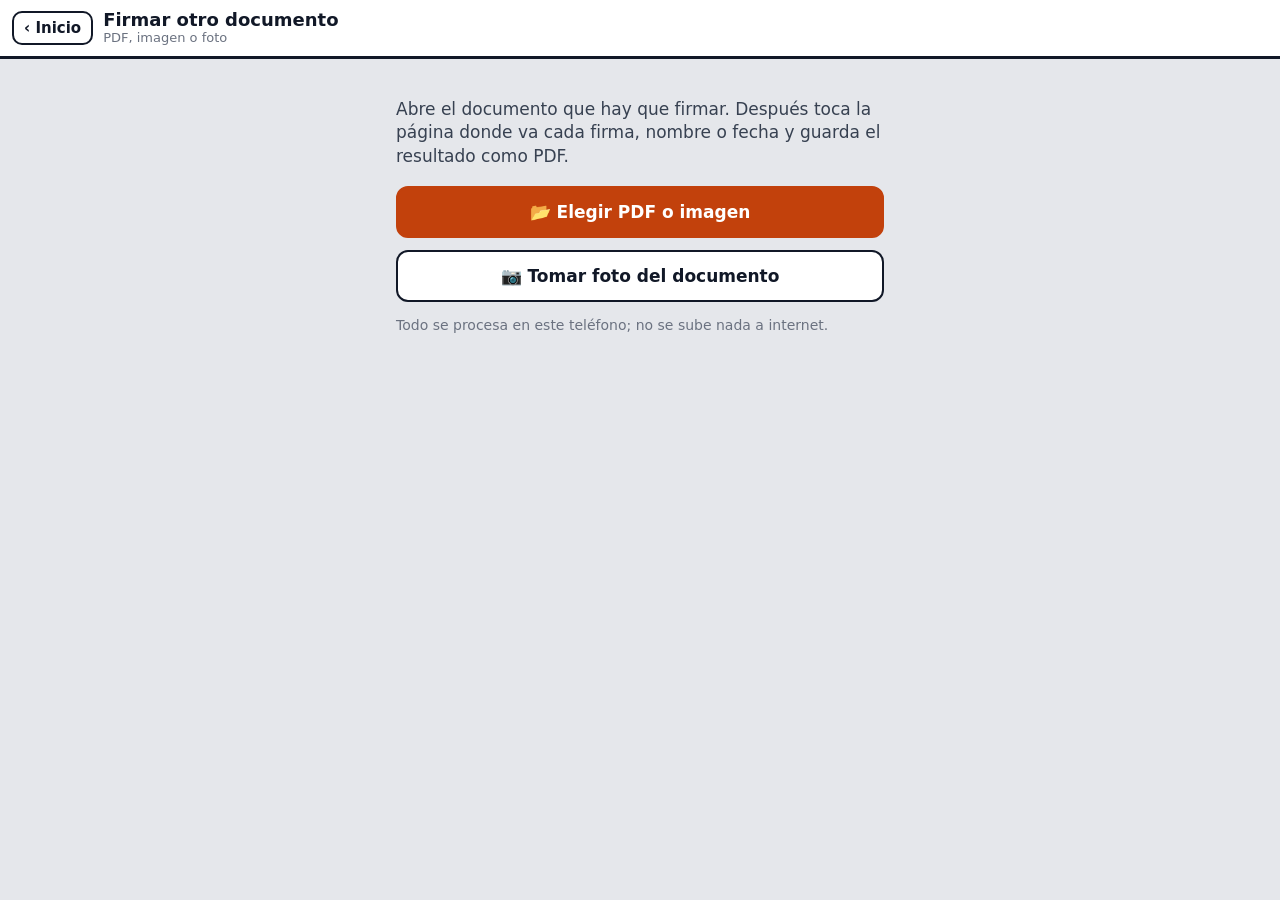
==== documento.html @ 1e7c611a "Hoja de firmas PWA" ====
<!DOCTYPE html>
<html lang="es">
<head>
<meta charset="utf-8">
<meta name="viewport" content="width=device-width, initial-scale=1, viewport-fit=cover">
<meta name="theme-color" content="#1f2937">
<title>Firmar documento – Drywall Enterprise</title>
<link rel="manifest" href="manifest.webmanifest">
<link rel="icon" type="image/png" sizes="192x192" href="icons/icon-192.png">
<link rel="apple-touch-icon" href="icons/apple-touch-icon.png">
<meta name="mobile-web-app-capable" content="yes">
<style>
:root{--ink:#111827;--muted:#6b7280;--line:#d1d5db;--bg:#e5e7eb;--acc:#c2410c;--acc2:#9a3412;--sel:#2563eb}
*{box-sizing:border-box}
button,label,input,a{touch-action:manipulation}
html,body{margin:0;background:var(--bg);color:var(--ink);font-family:system-ui,-apple-system,"Segoe UI",Roboto,Arial,sans-serif;font-size:17px;-webkit-text-size-adjust:100%}
body{padding-bottom:calc(150px + env(safe-area-inset-bottom))}
header{position:sticky;top:0;z-index:20;background:#fff;border-bottom:3px solid var(--ink);padding:10px 12px;display:flex;align-items:center;gap:10px}
header a{font-weight:700;font-size:15px;color:var(--ink);text-decoration:none;border:2px solid var(--ink);border-radius:10px;padding:6px 10px;flex:none}
header h1{font-size:18px;margin:0;line-height:1.15;overflow:hidden;text-overflow:ellipsis;white-space:nowrap}
header h1 small{display:block;font-size:13px;color:var(--muted);font-weight:500;overflow:hidden;text-overflow:ellipsis}
.btn{display:flex;align-items:center;justify-content:center;gap:6px;width:100%;font:inherit;font-weight:700;font-size:17px;padding:13px 12px;border-radius:12px;border:2px solid var(--ink);background:#fff;color:var(--ink);min-height:52px;cursor:pointer;text-align:center}
.btn.pri{background:var(--acc);border-color:var(--acc);color:#fff}
.btn.pri:active{background:var(--acc2)}
.btn.dark{background:var(--ink);color:#fff}
.btn.ghost{border-color:#9ca3af;color:#374151}
.btn:disabled{opacity:.5}
input[type=file]{position:absolute;width:1px;height:1px;opacity:0;pointer-events:none}
#start{max-width:520px;margin:0 auto;padding:22px 16px}
#start p{color:#374151;line-height:1.4}
#start .btn{margin:12px 0}
#start .note{font-size:14px;color:var(--muted)}
#tools{position:sticky;top:62px;z-index:15;background:#f9fafb;border-bottom:1px solid var(--line);padding:8px 10px;display:none;gap:6px;overflow-x:auto}
#tools.on{display:flex}
.tool{flex:1 0 auto;font:inherit;font-weight:700;font-size:15px;padding:9px 10px;border-radius:10px;border:2px solid #9ca3af;background:#fff;color:#374151;min-height:44px;white-space:nowrap}
.tool.on{border-color:var(--acc);background:#fff7ed;color:var(--acc2)}
#hint{display:none;text-align:center;font-size:14.5px;color:#374151;padding:8px 12px 0}
#pages{padding:10px 8px;max-width:900px;margin:0 auto}
.pwrap{margin:0 auto 14px}
.plabel{font-size:13px;color:var(--muted);margin:0 0 4px 2px;display:flex;justify-content:space-between}
.plabel button{font:inherit;font-size:13px;border:0;background:none;color:#b91c1c;padding:0 2px}
.page{position:relative;background:#fff;box-shadow:0 1px 4px rgba(0,0,0,.25);overflow:hidden;user-select:none;-webkit-user-select:none}
.page canvas{display:block;width:100%;height:auto}
.page .ph{position:absolute;inset:0;display:flex;align-items:center;justify-content:center;color:#9ca3af;font-size:14px}
.ov{position:absolute;touch-action:none;cursor:move}
.ov img{display:block;width:100%;height:auto;pointer-events:none}
.ov.sel{outline:2px dashed var(--sel);outline-offset:2px;background:rgba(37,99,235,.06)}
.ov .h{display:none;position:absolute;width:34px;height:34px;border-radius:50%;background:var(--sel);color:#fff;font-size:18px;font-weight:700;align-items:center;justify-content:center;line-height:1;box-shadow:0 1px 3px rgba(0,0,0,.35);touch-action:none}
.ov.sel .h{display:flex}
.ov .h.del{top:-20px;right:-20px;background:#b91c1c}
.ov .h.rsz{bottom:-20px;right:-20px;cursor:nwse-resize}
.ov .h.edt{top:-20px;left:-20px;background:#374151}
.bar{position:fixed;left:0;right:0;bottom:0;z-index:30;background:#fff;border-top:1px solid var(--line);padding:10px 12px calc(10px + env(safe-area-inset-bottom));box-shadow:0 -4px 14px rgba(0,0,0,.08);display:none}
.bar.on{display:block}
.bar .row{display:grid;grid-template-columns:1fr 1fr;gap:8px;max-width:640px;margin:0 auto}
.bar .row+.row{margin-top:8px}
.modal{position:fixed;inset:0;background:rgba(17,24,39,.6);z-index:60;display:none;align-items:flex-end;justify-content:center}
.modal.open{display:flex}
.sheet{background:#fff;width:100%;max-width:640px;border-radius:16px 16px 0 0;padding:14px 14px calc(14px + env(safe-area-inset-bottom))}
.sheet h3{margin:0 0 8px;font-size:18px}
.sheet .row{display:grid;grid-template-columns:1fr 1fr;gap:8px;margin-top:10px}
.sheet .row3{display:grid;grid-template-columns:1fr 1fr 1fr;gap:8px;margin-top:10px}
#padBox{position:relative;border:2px dashed #9ca3af;border-radius:12px;background:#fff;height:min(46vh,260px)}
#pad{position:absolute;inset:0;width:100%;height:100%;touch-action:none;border-radius:12px}
#padBox .line{position:absolute;left:16px;right:16px;bottom:26%;border-bottom:1.5px solid #d1d5db;pointer-events:none}
#padBox .x{position:absolute;left:14px;bottom:26%;font-size:20px;color:#9ca3af;pointer-events:none}
.inks{display:flex;gap:10px;align-items:center;margin-top:8px;font-size:14px;color:#374151}
.ink{width:30px;height:30px;border-radius:50%;border:3px solid #fff;outline:2px solid #d1d5db}
.ink.on{outline:3px solid var(--acc)}
#txtIn{width:100%;font:inherit;font-size:19px;padding:12px;border:2px solid #9ca3af;border-radius:10px}
.chips{display:flex;flex-wrap:wrap;gap:6px;margin-top:8px}
.chip{font:inherit;font-size:14px;border:1.5px solid #9ca3af;background:#f9fafb;border-radius:999px;padding:6px 12px}
.busy{position:fixed;inset:0;background:rgba(255,255,255,.8);display:none;align-items:center;justify-content:center;z-index:80;font-weight:700;font-size:19px;text-align:center;padding:20px}
.busy.open{display:flex}
.toast{position:fixed;left:50%;bottom:170px;transform:translateX(-50%);background:var(--ink);color:#fff;padding:10px 16px;border-radius:10px;font-size:15px;z-index:90;opacity:0;transition:opacity .25s;pointer-events:none;max-width:90%;text-align:center}
.toast.show{opacity:1}
</style>
</head>
<body>
<header>
  <a href="./">‹ Inicio</a>
  <h1 id="ttl">Firmar otro documento<small id="sub">PDF, imagen o foto</small></h1>
</header>

<input type="file" id="fileIn" accept="application/pdf,image/*">
<input type="file" id="camIn" accept="image/*" capture="environment">
<input type="file" id="addImgIn" accept="image/*" multiple>
<input type="file" id="addCamIn" accept="image/*" capture="environment">

<section id="start">
  <p>Abre el documento que hay que firmar. Después toca la página donde va cada firma, nombre o fecha y guarda el resultado como PDF.</p>
  <label class="btn pri" for="fileIn">📂 Elegir PDF o imagen</label>
  <label class="btn" for="camIn">📷 Tomar foto del documento</label>
  <p class="note">Todo se procesa en este teléfono; no se sube nada a internet.</p>
</section>

<div id="tools">
  <button class="tool on" data-t="sig">✍️ Firma</button>
  <button class="tool" data-t="text">🔤 Texto</button>
  <button class="tool" data-t="date">📅 Fecha</button>
  <button class="tool" data-t="move">✋ Mover</button>
</div>
<div id="hint"></div>
<div id="pages"></div>

<div class="bar" id="bar">
  <div class="row">
    <button class="btn pri" id="saveBtn">📄 Guardar PDF</button>
    <button class="btn dark" id="shareBtn">📤 Compartir / Enviar</button>
  </div>
  <div class="row">
    <button class="btn ghost" id="addPgBtn">➕ Añadir página</button>
    <button class="btn ghost" id="newBtn">🗂️ Otro documento</button>
  </div>
</div>

<div class="modal" id="sigModal">
  <div class="sheet">
    <h3>Firma con el dedo</h3>
    <div id="padBox"><span class="x">✕</span><div class="line"></div><canvas id="pad"></canvas></div>
    <div class="inks">Color:
      <button class="ink on" data-c="#111827" style="background:#111827" aria-label="Negro"></button>
      <button class="ink" data-c="#1d3fa8" style="background:#1d3fa8" aria-label="Azul"></button>
    </div>
    <div class="row3">
      <button class="btn ghost" id="sigCancel">Cancelar</button>
      <button class="btn ghost" id="sigClear">Borrar</button>
      <button class="btn pri" id="sigOk">Colocar</button>
    </div>
    <button class="btn ghost" id="sigLast" style="margin-top:8px;display:none">↩️ Usar mi última firma</button>
  </div>
</div>

<div class="modal" id="txtModal">
  <div class="sheet">
    <h3 id="txtTitle">Texto</h3>
    <input id="txtIn" type="text" autocomplete="name" placeholder="Nombre, fecha, iniciales…">
    <div class="chips" id="chips"></div>
    <div class="row">
      <button class="btn ghost" id="txtCancel">Cancelar</button>
      <button class="btn pri" id="txtOk">Colocar</button>
    </div>
  </div>
</div>

<div class="modal" id="addModal">
  <div class="sheet">
    <h3>Añadir página</h3>
    <div class="row">
      <label class="btn" for="addImgIn">🖼️ Imagen</label>
      <label class="btn" for="addCamIn">📷 Foto</label>
    </div>
    <button class="btn ghost" id="addCancel" style="margin-top:8px">Cancelar</button>
  </div>
</div>

<div class="busy" id="busy">Procesando…</div>
<div class="toast" id="toast"></div>

<script src="lib/pdf-lib.min.js"></script>
<script src="share.js"></script>
<script>
(function(){
'use strict';
var $=function(id){return document.getElementById(id);};
var LS_SIG='dwe_doc_lastsig', LS_NAMES='dwe_doc_names';
var pdfjsP=null;
function pdfjs(){
  if(!pdfjsP)pdfjsP=import('./lib/pdfjs/pdf.min.mjs').then(function(m){
    m.GlobalWorkerOptions.workerSrc=new URL('./lib/pdfjs/pdf.worker.min.mjs',location.href).href;return m;});
  return pdfjsP;
}
var PDFJS_OPTS={cMapUrl:'./lib/pdfjs/cmaps/',cMapPacked:true,standardFontDataUrl:'./lib/pdfjs/standard_fonts/',wasmUrl:'./lib/pdfjs/wasm/',isEvalSupported:false,enableScripting:false};

/* doc = {name, kind:'pdf'|'img', bytes:Uint8Array (pdf), pdf:(pdfjs doc), pages:[{wPt,hPt,jpeg?,el,ovs:[]}]} */
var doc=null, tool='sig', sel=null, pending=null, seq=0, dirty=false;

function toast(m){var t=$('toast');t.textContent=m;t.classList.add('show');clearTimeout(t._t);t._t=setTimeout(function(){t.classList.remove('show');},2800);}
function busy(on,msg){$('busy').textContent=msg||'Procesando…';$('busy').classList.toggle('open',!!on);}
function readBytes(f){return f.arrayBuffer?f.arrayBuffer().then(function(b){return new Uint8Array(b);}):new Promise(function(res,rej){var r=new FileReader();r.onload=function(){res(new Uint8Array(r.result));};r.onerror=rej;r.readAsArrayBuffer(f);});}
function canvasToBytes(cv,type,q){return new Promise(function(res){cv.toBlob(function(b){b.arrayBuffer().then(function(a){res(new Uint8Array(a));});},type,q);});}
function todayStr(){var d=new Date();return String(d.getMonth()+1).padStart(2,'0')+'/'+String(d.getDate()).padStart(2,'0')+'/'+d.getFullYear();}
function isPdf(f,b){return /pdf/i.test(f.type)||/\.pdf$/i.test(f.name)||(b&&b[0]===37&&b[1]===80&&b[2]===68&&b[3]===70);}

/* ---------- loading ---------- */
function resetDoc(){doc=null;sel=null;dirty=false;$('pages').innerHTML='';}
function openFile(f){
  if(!f)return;
  if(doc&&dirty&&!confirm('¿Descartar el documento actual y sus firmas?'))return;
  busy(true,'Abriendo documento…');
  readBytes(f).then(function(b){
    resetDoc();
    var base=(f.name||'documento').replace(/\.[^.]+$/,'')||'documento';
    if(isPdf(f,b))return loadPdf(b,base);
    doc={name:base,kind:'img',pages:[]};
    return addImagePage(f);
  }).then(function(){busy(false);showDoc();})
  .catch(function(e){busy(false);console.error(e);
    var msg=(e&&e.name==='PasswordException')?'Este PDF está protegido con contraseña y no se puede abrir.':'No se pudo abrir el archivo: '+(e&&e.message||e);
    toast(msg);if(!doc||!doc.pages.length){resetDoc();showStart();}});
}
function loadPdf(b,base){
  doc={name:base,kind:'pdf',bytes:b.slice(0),pages:[]};
  return pdfjs().then(function(lib){
    var o=Object.assign({data:b},PDFJS_OPTS);
    return lib.getDocument(o).promise;
  }).then(function(pdf){
    doc.pdf=pdf;var chain=Promise.resolve();
    for(var n=1;n<=pdf.numPages;n++)(function(n){chain=chain.then(function(){return pdf.getPage(n).then(function(pg){
      var vp=pg.getViewport({scale:1});var p={n:n,wPt:vp.width,hPt:vp.height,pg:pg,ovs:[]};doc.pages.push(p);buildPage(p);
    });});})(n);
    return chain;
  }).then(function(){return renderAllPdf();});
}
function renderAllPdf(){
  var chain=Promise.resolve();
  doc.pages.forEach(function(p){chain=chain.then(function(){return renderPdfPage(p);});});
  return chain;
}
function renderPdfPage(p){
  var cssW=p.el.clientWidth||Math.min(window.innerWidth-16,900);
  var dpr=Math.min(window.devicePixelRatio||1,2.5);
  var scale=Math.min(cssW*dpr/p.wPt,2200/p.wPt);
  var vp=p.pg.getViewport({scale:scale});
  var cv=p.cv;cv.width=Math.floor(vp.width);cv.height=Math.floor(vp.height);
  var ctx=cv.getContext('2d');ctx.fillStyle='#fff';ctx.fillRect(0,0,cv.width,cv.height);
  return p.pg.render({canvasContext:ctx,canvas:cv,viewport:vp}).promise.then(function(){var ph=p.el.querySelector('.ph');if(ph)ph.remove();});
}
function loadImg(f){return new Promise(function(res,rej){var u=URL.createObjectURL(f),im=new Image();im.onload=function(){res(im);};im.onerror=function(){URL.revokeObjectURL(u);rej(new Error('formato de imagen no compatible'));};im.src=u;});}
function addImagePage(f){
  return loadImg(f).then(function(im){
    var w=im.naturalWidth,h=im.naturalHeight,k=Math.min(1,2200/Math.max(w,h));
    var cv=document.createElement('canvas');cv.width=Math.round(w*k);cv.height=Math.round(h*k);
    var ctx=cv.getContext('2d');ctx.fillStyle='#fff';ctx.fillRect(0,0,cv.width,cv.height);ctx.drawImage(im,0,0,cv.width,cv.height);
    URL.revokeObjectURL(im.src);
    return canvasToBytes(cv,'image/jpeg',0.88).then(function(jpg){
      var wPt=612,hPt=612*cv.height/cv.width;
      var p={n:doc.pages.length+1,wPt:wPt,hPt:hPt,jpeg:jpg,ovs:[]};doc.pages.push(p);buildPage(p);
      p.cv.width=cv.width;p.cv.height=cv.height;p.cv.getContext('2d').drawImage(cv,0,0);
      var ph=p.el.querySelector('.ph');if(ph)ph.remove();
    });
  });
}
function buildPage(p){
  var w=document.createElement('div');w.className='pwrap';
  var lab=document.createElement('div');lab.className='plabel';w.appendChild(lab);
  var el=document.createElement('div');el.className='page';el.style.aspectRatio=p.wPt+' / '+p.hPt;
  var cv=document.createElement('canvas');el.appendChild(cv);
  var ph=document.createElement('div');ph.className='ph';ph.textContent='Cargando página…';el.appendChild(ph);
  w.appendChild(el);$('pages').appendChild(w);
  p.el=el;p.cv=cv;p.wrap=w;p.lab=lab;
  el.addEventListener('click',function(e){onPageTap(p,e);});
  relabel();
}
function relabel(){
  if(!doc)return;var tot=doc.pages.length;
  doc.pages.forEach(function(p,i){p.lab.innerHTML='<span>Página '+(i+1)+' de '+tot+'</span>'+(doc.kind==='img'&&tot>1?'<button data-rm="'+i+'">Quitar página</button>':'');});
}
$('pages').addEventListener('click',function(e){
  var b=e.target.closest('[data-rm]');if(!b)return;e.stopPropagation();
  var i=+b.getAttribute('data-rm');if(!confirm('¿Quitar la página '+(i+1)+'?'))return;
  var p=doc.pages.splice(i,1)[0];p.wrap.remove();relabel();dirty=true;
});

function showStart(){$('start').style.display='block';$('tools').classList.remove('on');$('bar').classList.remove('on');$('hint').style.display='none';$('sub').textContent='PDF, imagen o foto';}
function showDoc(){
  if(!doc||!doc.pages.length){showStart();return;}
  $('start').style.display='none';$('tools').classList.add('on');$('bar').classList.add('on');
  $('sub').textContent=doc.name+' · '+doc.pages.length+' pág.';
  $('addPgBtn').style.display=doc.kind==='img'?'':'none';
  $('bar').querySelector('.row+.row').style.gridTemplateColumns=doc.kind==='img'?'1fr 1fr':'1fr';
  setTool(tool);
}

/* ---------- tools ---------- */
var HINTS={sig:'Toca la página donde va la firma.',text:'Toca la página donde va el texto (nombre, iniciales…).',date:'Toca la página donde va la fecha de hoy.',move:'Toca una firma o texto para moverlo, cambiar su tamaño o borrarlo.'};
function setTool(t){tool=t;if(t!=='move')select(null);[].forEach.call(document.querySelectorAll('.tool'),function(b){b.classList.toggle('on',b.getAttribute('data-t')===t);});var h=$('hint');h.textContent=HINTS[t];h.style.display='block';}
$('tools').addEventListener('click',function(e){var b=e.target.closest('.tool');if(b)setTool(b.getAttribute('data-t'));});

function onPageTap(p,e){
  if(e.target.closest('.ov'))return;
  if(sel){select(null);return;}
  if(tool==='move'){toast('Elige ✍️ Firma, 🔤 Texto o 📅 Fecha y toca la página.');return;}
  var r=p.el.getBoundingClientRect();
  pending={p:p,fx:(e.clientX-r.left)/r.width,fy:(e.clientY-r.top)/r.height};
  if(tool==='sig')openSig();
  else if(tool==='date')placeText(todayStr());
  else openTxt();
}

/* overlays: {id,src(dataURL),aspect(hPx/wPx),x,y (frac of page),w (frac of page width),kind,text?} */
function addOverlay(src,aspect,wPtWanted,kind,text){
  var p=pending.p;pending=null;
  var w=Math.min(wPtWanted/p.wPt,0.9);
  var hFrac=w*aspect*p.wPt/p.hPt;
  var o={id:++seq,src:src,aspect:aspect,w:w,kind:kind,text:text,x:0,y:0};
  o.x=clamp(this_fx-w/2,0,1-w);o.y=clamp(this_fy-hFrac/2,0,Math.max(0,1-hFrac));
  p.ovs.push(o);drawOverlay(p,o);select(o.el);dirty=true;setTool('move');
}
var this_fx=0,this_fy=0;
function clamp(v,a,b){return Math.max(a,Math.min(b,v));}
function drawOverlay(p,o){
  var d=document.createElement('div');d.className='ov';d._o=o;d._p=p;o.el=d;
  d.innerHTML='<img alt=""><span class="h del" data-h="del">✕</span><span class="h rsz" data-h="rsz">⤡</span>'+(o.kind==='text'?'<span class="h edt" data-h="edt">✎</span>':'');
  d.querySelector('img').src=o.src;
  p.el.appendChild(d);position(o);
  d.addEventListener('pointerdown',ovDown);
  d.addEventListener('click',function(e){e.stopPropagation();});
}
function position(o){var s=o.el.style;s.left=(o.x*100)+'%';s.top=(o.y*100)+'%';s.width=(o.w*100)+'%';}
function select(el){if(sel)sel.classList.remove('sel');sel=el;if(el)el.classList.add('sel');}
var drag=null;
function ovDown(e){
  var d=e.currentTarget,o=d._o,p=d._p,h=e.target.getAttribute&&e.target.getAttribute('data-h');
  e.preventDefault();e.stopPropagation();
  if(h==='del'){if(sel===d)sel=null;d.remove();p.ovs=p.ovs.filter(function(x){return x!==o;});dirty=true;return;}
  if(h==='edt'){select(d);pending={p:p,edit:o};openTxt(o.text);return;}
  select(d);
  var r=p.el.getBoundingClientRect();
  drag={d:d,o:o,p:p,mode:h==='rsz'?'rsz':'mv',sx:e.clientX,sy:e.clientY,ox:o.x,oy:o.y,ow:o.w,rw:r.width,rh:r.height,id:e.pointerId};
  try{d.setPointerCapture(e.pointerId);}catch(_){}
}
document.addEventListener('pointermove',function(e){
  if(!drag||e.pointerId!==drag.id)return;e.preventDefault();
  var o=drag.o,dx=(e.clientX-drag.sx)/drag.rw,dy=(e.clientY-drag.sy)/drag.rh;
  if(drag.mode==='mv'){
    var hF=o.w*o.aspect*drag.rw/drag.rh;
    o.x=clamp(drag.ox+dx,-o.w*0.5,1-o.w*0.5);o.y=clamp(drag.oy+dy,-hF*0.5,1-hF*0.5);
  }else{
    o.w=clamp(drag.ow+dx,0.04,1);
  }
  position(o);dirty=true;
},{passive:false});
function endDrag(e){if(drag&&e.pointerId===drag.id)drag=null;}
document.addEventListener('pointerup',endDrag);document.addEventListener('pointercancel',endDrag);

/* ---------- signature pad ---------- */
var pad=$('pad'),pctx=null,strokes=[],cur=null,ink='#111827';
function openSig(){
  $('sigModal').classList.add('open');document.body.style.overflow='hidden';
  $('sigLast').style.display=lsGet(LS_SIG)?'flex':'none';
  requestAnimationFrame(function(){sizePad();strokes=[];redraw();});
}
function closeSig(){$('sigModal').classList.remove('open');document.body.style.overflow='';}
function sizePad(){var r=pad.getBoundingClientRect(),dpr=window.devicePixelRatio||1;pad.width=Math.round(r.width*dpr);pad.height=Math.round(r.height*dpr);pctx=pad.getContext('2d');}
function lw(){return Math.max(2.2,pad.width/170);}
function redraw(){pctx.clearRect(0,0,pad.width,pad.height);strokes.forEach(function(s){drawStroke(pctx,s,1,0,0);});}
function drawStroke(c,s,k,ox,oy){
  c.strokeStyle=s.c;c.fillStyle=s.c;c.lineCap='round';c.lineJoin='round';c.lineWidth=s.w*k;
  var P=s.p;if(P.length===1){c.beginPath();c.arc((P[0][0]-ox)*k,(P[0][1]-oy)*k,s.w*k/2,0,7);c.fill();return;}
  c.beginPath();c.moveTo((P[0][0]-ox)*k,(P[0][1]-oy)*k);
  for(var i=1;i<P.length-1;i++){var mx=(P[i][0]+P[i+1][0])/2,my=(P[i][1]+P[i+1][1])/2;c.quadraticCurveTo((P[i][0]-ox)*k,(P[i][1]-oy)*k,(mx-ox)*k,(my-oy)*k);}
  var L=P[P.length-1];c.lineTo((L[0]-ox)*k,(L[1]-oy)*k);c.stroke();
}
function padPt(e){var r=pad.getBoundingClientRect();return [(e.clientX-r.left)*pad.width/r.width,(e.clientY-r.top)*pad.height/r.height];}
pad.addEventListener('pointerdown',function(e){e.preventDefault();try{pad.setPointerCapture(e.pointerId);}catch(_){}cur={c:ink,w:lw(),p:[padPt(e)]};strokes.push(cur);redraw();});
pad.addEventListener('pointermove',function(e){if(!cur)return;e.preventDefault();var ev=e.getCoalescedEvents?e.getCoalescedEvents():[e];if(!ev.length)ev=[e];ev.forEach(function(x){cur.p.push(padPt(x));});redraw();});
function padUp(){cur=null;}
pad.addEventListener('pointerup',padUp);pad.addEventListener('pointercancel',padUp);
$('sigClear').onclick=function(){strokes=[];redraw();};
$('sigCancel').onclick=function(){closeSig();pending=null;};
[].forEach.call(document.querySelectorAll('.ink'),function(b){b.onclick=function(){ink=b.getAttribute('data-c');[].forEach.call(document.querySelectorAll('.ink'),function(x){x.classList.toggle('on',x===b);});};});
$('sigOk').onclick=function(){
  if(!strokes.length){toast('Firma primero en el recuadro.');return;}
  var x0=1e9,y0=1e9,x1=-1e9,y1=-1e9;
  strokes.forEach(function(s){s.p.forEach(function(q){x0=Math.min(x0,q[0]-s.w);y0=Math.min(y0,q[1]-s.w);x1=Math.max(x1,q[0]+s.w);y1=Math.max(y1,q[1]+s.w);});});
  var pad2=6,bw=x1-x0+pad2*2,bh=y1-y0+pad2*2,k=Math.min(3,1400/bw);
  var c=document.createElement('canvas');c.width=Math.ceil(bw*k);c.height=Math.ceil(bh*k);var cx=c.getContext('2d');
  strokes.forEach(function(s){drawStroke(cx,s,k,x0-pad2,y0-pad2);});
  var url=c.toDataURL('image/png');lsSet(LS_SIG,JSON.stringify({src:url,a:c.height/c.width,wr:bw/pad.width}));
  closeSig();placeSig(url,c.height/c.width,bw/pad.width);
};
$('sigLast').onclick=function(){var s=JSON.parse(lsGet(LS_SIG)||'null');if(!s)return;closeSig();placeSig(s.src,s.a,s.wr);};
function placeSig(url,aspect,wr){
  var p=pending.p;this_fx=pending.fx;this_fy=pending.fy;
  var wPt=Math.max(80,Math.min(p.wPt*0.38,200*(wr||1)));
  addOverlay(url,aspect,wPt,'sig');
}
function lsGet(k){try{return localStorage.getItem(k);}catch(e){return null;}}
function lsSet(k,v){try{localStorage.setItem(k,v);}catch(e){}}

/* ---------- text ---------- */
function openTxt(val){
  $('txtTitle').textContent=val!=null?'Editar texto':'Texto';
  var inp=$('txtIn');inp.value=val||'';
  var names=JSON.parse(lsGet(LS_NAMES)||'[]');
  var ch=[todayStr()].concat(names);
  $('chips').innerHTML=ch.map(function(s){return '<button class="chip">'+s.replace(/[&<>"]/g,'')+'</button>';}).join('');
  $('txtModal').classList.add('open');setTimeout(function(){inp.focus();},60);
}
$('chips').addEventListener('click',function(e){var b=e.target.closest('.chip');if(b){$('txtIn').value=b.textContent;$('txtIn').focus();}});
$('txtCancel').onclick=function(){$('txtModal').classList.remove('open');pending=null;};
$('txtIn').addEventListener('keydown',function(e){if(e.key==='Enter'){e.preventDefault();$('txtOk').click();}});
$('txtOk').onclick=function(){
  var v=$('txtIn').value.trim();if(!v){toast('Escribe el texto.');return;}
  $('txtModal').classList.remove('open');
  if(v!==todayStr()){var names=JSON.parse(lsGet(LS_NAMES)||'[]').filter(function(n){return n!==v;});names.unshift(v);lsSet(LS_NAMES,JSON.stringify(names.slice(0,5)));}
  if(pending&&pending.edit){var o=pending.edit,ratio=o.w/o.wPx0,r=textPng(v);
    o.src=r.url;o.aspect=r.a;o.text=v;o.w=Math.min(0.95,ratio*r.w);o.wPx0=r.w;o.el.querySelector('img').src=r.url;position(o);pending=null;dirty=true;return;}
  placeText(v);
};
function textPng(t){
  var fs=96,font='600 '+fs+'px system-ui,-apple-system,"Segoe UI",Roboto,Arial,sans-serif';
  var c=document.createElement('canvas'),x=c.getContext('2d');x.font=font;
  var w=Math.ceil(x.measureText(t).width)+16,h=Math.ceil(fs*1.3);
  c.width=w;c.height=h;x=c.getContext('2d');x.font=font;x.fillStyle='#111827';x.textBaseline='middle';x.fillText(t,8,h/2+2);
  return {url:c.toDataURL('image/png'),a:h/w,w:w};
}
function placeText(t){
  var r=textPng(t),p=pending.p;this_fx=pending.fx;this_fy=pending.fy;
  var ptSize=Math.max(10,p.wPt/612*13);           // ~13pt on a letter page
  var wPt=r.w/96*ptSize;
  addOverlay(r.url,r.a,wPt,'text',t);
  p.ovs[p.ovs.length-1].wPx0=r.w;
}

/* ---------- export ---------- */
function dataUrlBytes(u){var b=atob(u.split(',')[1]),a=new Uint8Array(b.length);for(var i=0;i<b.length;i++)a[i]=b.charCodeAt(i);return a;}
function rasterPdfPage(p){
  var scale=Math.min(2,2400/Math.max(p.wPt,p.hPt))*1;
  var vp=p.pg.getViewport({scale:scale});
  var cv=document.createElement('canvas');cv.width=Math.floor(vp.width);cv.height=Math.floor(vp.height);
  var ctx=cv.getContext('2d');ctx.fillStyle='#fff';ctx.fillRect(0,0,cv.width,cv.height);
  return p.pg.render({canvasContext:ctx,canvas:cv,viewport:vp}).promise.then(function(){return canvasToBytes(cv,'image/jpeg',0.9);});
}
function buildOut(){
  var L=window.PDFLib;if(!L)return Promise.reject(new Error('pdf-lib no cargó'));
  var direct=null;
  var start=(doc.kind==='pdf')?L.PDFDocument.load(doc.bytes,{updateMetadata:false}).then(function(d){
      var pg=d.getPages();if(pg.length!==doc.pages.length)throw new Error('pages');
      if(pg.some(function(x){return (x.getRotation().angle%360)!==0;}))throw new Error('rotated');
      direct=d;return d;}).catch(function(e){console.warn('raster fallback',e);return null;})
    :Promise.resolve(null);
  return start.then(function(d){
    if(d)return d;
    return L.PDFDocument.create().then(function(nd){
      var chain=Promise.resolve();
      doc.pages.forEach(function(p){chain=chain.then(function(){
        return (p.jpeg?Promise.resolve(p.jpeg):rasterPdfPage(p)).then(function(j){return nd.embedJpg(j);}).then(function(img){
          var pg=nd.addPage([p.wPt,p.hPt]);pg.drawImage(img,{x:0,y:0,width:p.wPt,height:p.hPt});});
      });});
      return chain.then(function(){return nd;});
    });
  }).then(function(out){
    var pages=out.getPages(),chain=Promise.resolve(),cache={};
    doc.pages.forEach(function(p,i){
      var pg=pages[i],box=(direct?pg.getCropBox():{x:0,y:0,width:p.wPt,height:p.hPt});
      p.ovs.forEach(function(o){chain=chain.then(function(){
        var em=cache[o.src]?Promise.resolve(cache[o.src]):out.embedPng(dataUrlBytes(o.src)).then(function(im){cache[o.src]=im;return im;});
        return em.then(function(im){
          var w=o.w*box.width,h=w*o.aspect;
          pg.drawImage(im,{x:box.x+o.x*box.width,y:box.y+box.height-o.y*box.height-h,width:w,height:h});
        });
      });});
    });
    return chain.then(function(){
      try{out.setProducer('Drywall Enterprise – Firmas');out.setModificationDate(new Date());}catch(e){}
      return out.save();
    });
  }).then(function(bytes){
    var name=doc.name.replace(/[^\w\- .áéíóúñÁÉÍÓÚÑ]+/g,'_')+'_firmado.pdf';
    return {blob:new Blob([bytes],{type:'application/pdf'}),name:name};
  });
}
function countOv(){return doc.pages.reduce(function(a,p){return a+p.ovs.length;},0);}
$('saveBtn').onclick=function(){
  if(!doc)return;if(!countOv()&&!confirm('No has añadido firmas ni texto. ¿Guardar igual?'))return;
  select(null);busy(true,'Generando PDF…');
  buildOut().then(function(f){busy(false);
    var u=URL.createObjectURL(f.blob),a=document.createElement('a');a.href=u;a.download=f.name;document.body.appendChild(a);a.click();a.remove();
    setTimeout(function(){URL.revokeObjectURL(u);},60000);dirty=false;toast('PDF guardado: '+f.name);
  }).catch(function(e){busy(false);console.error(e);toast('Error al generar PDF: '+(e.message||e));});
};
function shareSubject(){var d=new Date();return 'Hoja de firmas – '+doc.name+' – '+todayStr();}
$('shareBtn').onclick=function(){
  if(!doc)return;select(null);
  if(!window.DWShare){toast('Usa “Guardar PDF”.');return;}
  window.DWShare.open({subject:shareSubject(),body:'Adjunto el documento firmado ('+doc.name+').',makeFile:buildOut,onDone:function(){dirty=false;}});
};

/* ---------- inputs ---------- */
function onPick(inp,fn){inp.addEventListener('change',function(){var fs=[].slice.call(inp.files||[]);inp.value='';if(fs.length)fn(fs);});}
onPick($('fileIn'),function(fs){openFile(fs[0]);});
onPick($('camIn'),function(fs){openFile(fs[0]);});
function addPages(fs){
  $('addModal').classList.remove('open');busy(true,'Añadiendo página…');
  var chain=Promise.resolve();fs.forEach(function(f){chain=chain.then(function(){return addImagePage(f);});});
  chain.then(function(){busy(false);dirty=true;relabel();showDoc();doc.pages[doc.pages.length-1].wrap.scrollIntoView({behavior:'smooth'});})
  .catch(function(e){busy(false);toast('No se pudo añadir: '+(e.message||e));});
}
onPick($('addImgIn'),addPages);onPick($('addCamIn'),addPages);
$('addPgBtn').onclick=function(){$('addModal').classList.add('open');};
$('addCancel').onclick=function(){$('addModal').classList.remove('open');};
$('newBtn').onclick=function(){if(dirty&&!confirm('¿Descartar este documento y sus firmas?'))return;dirty=false;resetDoc();showStart();window.scrollTo(0,0);};
window.addEventListener('beforeunload',function(e){if(dirty){e.preventDefault();e.returnValue='';}});
var rT=null,lastW=window.innerWidth;
window.addEventListener('resize',function(){if(!doc||doc.kind!=='pdf'||Math.abs(window.innerWidth-lastW)<40)return;lastW=window.innerWidth;clearTimeout(rT);rT=setTimeout(renderAllPdf,400);});

if('serviceWorker' in navigator && location.protocol!=='file:'){
  window.addEventListener('load',function(){navigator.serviceWorker.register('./sw.js',{scope:'./'}).catch(function(){});});
  // warm the cache for pdf.js so PDFs open offline later
  window.addEventListener('load',function(){setTimeout(function(){pdfjs().catch(function(){});},1500);});
}
window.DocSign={doc:function(){return doc;},openFile:openFile,buildOut:buildOut,_place:function(pi,fx,fy,kind,v){pending={p:doc.pages[pi],fx:fx,fy:fy};if(kind==='text')placeText(v);else placeSig(v.src,v.a,v.wr);}};
})();
</script>
</body>
</html>
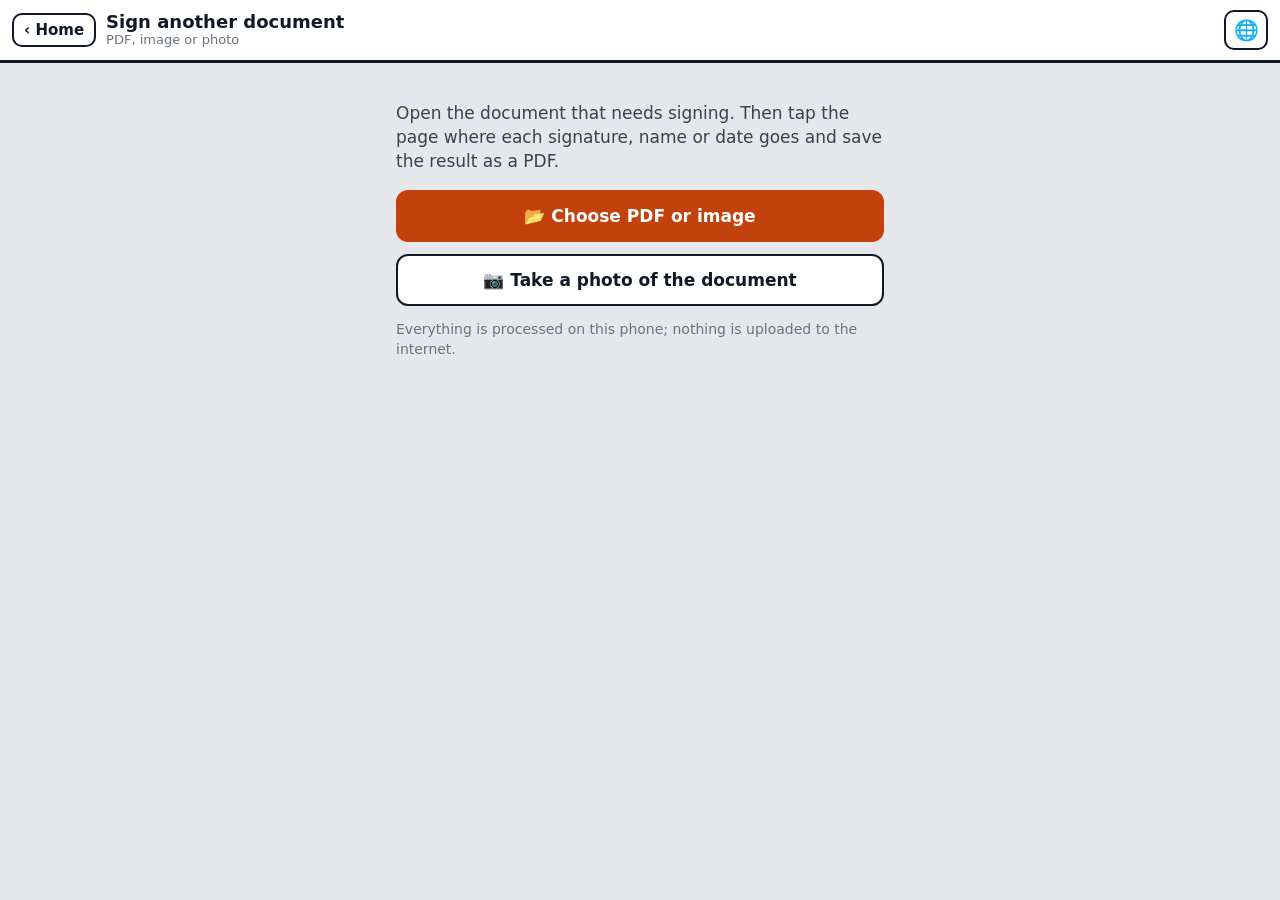
==== commit d666b7cd: "Idiomas: botón 🌐 con 7 idiomas (es, en, pt, ht, fr, ru, uk), i18n.js compartido, PDF traducido con f" ====
--- a/documento.html
+++ b/documento.html
@@ -1,11 +1,12 @@
 <!DOCTYPE html>
-<html lang="es">
+<html lang="es" data-i18n-doctitle="d.docTitle">
 <head>
 <meta charset="utf-8">
 <meta name="viewport" content="width=device-width, initial-scale=1, viewport-fit=cover">
 <meta name="theme-color" content="#1f2937">
-<title>Firmar documento – Drywall Enterprise</title>
+<title>Firmax – Documento</title>
 <link rel="manifest" href="manifest.webmanifest">
+<script src="i18n.js"></script>
 <link rel="icon" type="image/png" sizes="192x192" href="icons/icon-192.png">
 <link rel="apple-touch-icon" href="icons/apple-touch-icon.png">
 <meta name="mobile-web-app-capable" content="yes">
@@ -17,7 +18,7 @@
 body{padding-bottom:calc(150px + env(safe-area-inset-bottom))}
 header{position:sticky;top:0;z-index:20;background:#fff;border-bottom:3px solid var(--ink);padding:10px 12px;display:flex;align-items:center;gap:10px}
 header a{font-weight:700;font-size:15px;color:var(--ink);text-decoration:none;border:2px solid var(--ink);border-radius:10px;padding:6px 10px;flex:none}
-header h1{font-size:18px;margin:0;line-height:1.15;overflow:hidden;text-overflow:ellipsis;white-space:nowrap}
+header h1{flex:1;min-width:0;font-size:18px;margin:0;line-height:1.15;overflow:hidden;text-overflow:ellipsis;white-space:nowrap}
 header h1 small{display:block;font-size:13px;color:var(--muted);font-weight:500;overflow:hidden;text-overflow:ellipsis}
 .btn{display:flex;align-items:center;justify-content:center;gap:6px;width:100%;font:inherit;font-weight:700;font-size:17px;padding:13px 12px;border-radius:12px;border:2px solid var(--ink);background:#fff;color:var(--ink);min-height:52px;cursor:pointer;text-align:center}
 .btn.pri{background:var(--acc);border-color:var(--acc);color:#fff}
@@ -78,8 +79,9 @@
 </head>
 <body>
 <header>
-  <a href="./">‹ Inicio</a>
-  <h1 id="ttl">Firmar otro documento<small id="sub">PDF, imagen o foto</small></h1>
+  <a href="./" data-i18n="home" data-i18n-aria="homeAria">‹ Inicio</a>
+  <h1 id="ttl"><span data-i18n="idx.doc">Firmar otro documento</span><small id="sub">PDF, imagen o foto</small></h1>
+  <span id="langSlot" style="flex:none"></span>
 </header>
 
 <input type="file" id="fileIn" accept="application/pdf,image/*">
@@ -88,73 +90,73 @@
 <input type="file" id="addCamIn" accept="image/*" capture="environment">
 
 <section id="start">
-  <p>Abre el documento que hay que firmar. Después toca la página donde va cada firma, nombre o fecha y guarda el resultado como PDF.</p>
-  <label class="btn pri" for="fileIn">📂 Elegir PDF o imagen</label>
-  <label class="btn" for="camIn">📷 Tomar foto del documento</label>
-  <p class="note">Todo se procesa en este teléfono; no se sube nada a internet.</p>
+  <p data-i18n="d.intro">Abre el documento que hay que firmar. Después toca la página donde va cada firma, nombre o fecha y guarda el resultado como PDF.</p>
+  <label class="btn pri" for="fileIn" data-i18n="d.pick">📂 Elegir PDF o imagen</label>
+  <label class="btn" for="camIn" data-i18n="d.cam">📷 Tomar foto del documento</label>
+  <p class="note" data-i18n="d.local">Todo se procesa en este teléfono; no se sube nada a internet.</p>
 </section>
 
 <div id="tools">
-  <button class="tool on" data-t="sig">✍️ Firma</button>
-  <button class="tool" data-t="text">🔤 Texto</button>
-  <button class="tool" data-t="date">📅 Fecha</button>
-  <button class="tool" data-t="move">✋ Mover</button>
+  <button class="tool on" data-t="sig" data-i18n="d.tSig">✍️ Firma</button>
+  <button class="tool" data-t="text" data-i18n="d.tText">🔤 Texto</button>
+  <button class="tool" data-t="date" data-i18n="d.tDate">📅 Fecha</button>
+  <button class="tool" data-t="move" data-i18n="d.tMove">✋ Mover</button>
 </div>
 <div id="hint"></div>
 <div id="pages"></div>
 
 <div class="bar" id="bar">
   <div class="row">
-    <button class="btn pri" id="saveBtn">📄 Guardar PDF</button>
-    <button class="btn dark" id="shareBtn">📤 Compartir / Enviar</button>
+    <button class="btn pri" id="saveBtn" data-i18n="savePdf">📄 Guardar PDF</button>
+    <button class="btn dark" id="shareBtn" data-i18n="share">📤 Compartir / Enviar</button>
   </div>
   <div class="row">
-    <button class="btn ghost" id="addPgBtn">➕ Añadir página</button>
-    <button class="btn ghost" id="newBtn">🗂️ Otro documento</button>
+    <button class="btn ghost" id="addPgBtn" data-i18n="d.addPg">➕ Añadir página</button>
+    <button class="btn ghost" id="newBtn" data-i18n="d.other">🗂️ Otro documento</button>
   </div>
 </div>
 
 <div class="modal" id="sigModal">
   <div class="sheet">
-    <h3>Firma con el dedo</h3>
+    <h3 data-i18n="d.sigTitle">Firma con el dedo</h3>
     <div id="padBox"><span class="x">✕</span><div class="line"></div><canvas id="pad"></canvas></div>
-    <div class="inks">Color:
-      <button class="ink on" data-c="#111827" style="background:#111827" aria-label="Negro"></button>
-      <button class="ink" data-c="#1d3fa8" style="background:#1d3fa8" aria-label="Azul"></button>
+    <div class="inks"><span data-i18n="d.color">Color:</span>
+      <button class="ink on" data-c="#111827" style="background:#111827" aria-label="Negro" data-i18n-aria="d.black"></button>
+      <button class="ink" data-c="#1d3fa8" style="background:#1d3fa8" aria-label="Azul" data-i18n-aria="d.blue"></button>
     </div>
     <div class="row3">
-      <button class="btn ghost" id="sigCancel">Cancelar</button>
-      <button class="btn ghost" id="sigClear">Borrar</button>
-      <button class="btn pri" id="sigOk">Colocar</button>
+      <button class="btn ghost" id="sigCancel" data-i18n="cancel">Cancelar</button>
+      <button class="btn ghost" id="sigClear" data-i18n="del">Borrar</button>
+      <button class="btn pri" id="sigOk" data-i18n="d.place">Colocar</button>
     </div>
-    <button class="btn ghost" id="sigLast" style="margin-top:8px;display:none">↩️ Usar mi última firma</button>
+    <button class="btn ghost" id="sigLast" style="margin-top:8px;display:none" data-i18n="d.last">↩️ Usar mi última firma</button>
   </div>
 </div>
 
 <div class="modal" id="txtModal">
   <div class="sheet">
     <h3 id="txtTitle">Texto</h3>
-    <input id="txtIn" type="text" autocomplete="name" placeholder="Nombre, fecha, iniciales…">
+    <input id="txtIn" type="text" autocomplete="name" placeholder="Nombre, fecha, iniciales…" data-i18n-ph="d.txtPh">
     <div class="chips" id="chips"></div>
     <div class="row">
-      <button class="btn ghost" id="txtCancel">Cancelar</button>
-      <button class="btn pri" id="txtOk">Colocar</button>
+      <button class="btn ghost" id="txtCancel" data-i18n="cancel">Cancelar</button>
+      <button class="btn pri" id="txtOk" data-i18n="d.place">Colocar</button>
     </div>
   </div>
 </div>
 
 <div class="modal" id="addModal">
   <div class="sheet">
-    <h3>Añadir página</h3>
+    <h3 data-i18n="d.addTitle">Añadir página</h3>
     <div class="row">
-      <label class="btn" for="addImgIn">🖼️ Imagen</label>
-      <label class="btn" for="addCamIn">📷 Foto</label>
+      <label class="btn" for="addImgIn" data-i18n="d.img">🖼️ Imagen</label>
+      <label class="btn" for="addCamIn" data-i18n="d.photo">📷 Foto</label>
     </div>
-    <button class="btn ghost" id="addCancel" style="margin-top:8px">Cancelar</button>
+    <button class="btn ghost" id="addCancel" style="margin-top:8px" data-i18n="cancel">Cancelar</button>
   </div>
 </div>
 
-<div class="busy" id="busy">Procesando…</div>
+<div class="busy" id="busy" data-i18n="d.busy">Procesando…</div>
 <div class="toast" id="toast"></div>
 
 <script src="lib/pdf-lib.min.js"></script>
@@ -163,6 +165,7 @@
 (function(){
 'use strict';
 var $=function(id){return document.getElementById(id);};
+var T=window.I18N.t;
 var LS_SIG='dwe_doc_lastsig', LS_NAMES='dwe_doc_names';
 var pdfjsP=null;
 function pdfjs(){
@@ -176,7 +179,7 @@
 var doc=null, tool='sig', sel=null, pending=null, seq=0, dirty=false;
 
 function toast(m){var t=$('toast');t.textContent=m;t.classList.add('show');clearTimeout(t._t);t._t=setTimeout(function(){t.classList.remove('show');},2800);}
-function busy(on,msg){$('busy').textContent=msg||'Procesando…';$('busy').classList.toggle('open',!!on);}
+function busy(on,msg){$('busy').textContent=msg||T('d.busy');$('busy').classList.toggle('open',!!on);}
 function readBytes(f){return f.arrayBuffer?f.arrayBuffer().then(function(b){return new Uint8Array(b);}):new Promise(function(res,rej){var r=new FileReader();r.onload=function(){res(new Uint8Array(r.result));};r.onerror=rej;r.readAsArrayBuffer(f);});}
 function canvasToBytes(cv,type,q){return new Promise(function(res){cv.toBlob(function(b){b.arrayBuffer().then(function(a){res(new Uint8Array(a));});},type,q);});}
 function todayStr(){var d=new Date();return String(d.getMonth()+1).padStart(2,'0')+'/'+String(d.getDate()).padStart(2,'0')+'/'+d.getFullYear();}
@@ -186,8 +189,8 @@
 function resetDoc(){doc=null;sel=null;dirty=false;$('pages').innerHTML='';}
 function openFile(f){
   if(!f)return;
-  if(doc&&dirty&&!confirm('¿Descartar el documento actual y sus firmas?'))return;
-  busy(true,'Abriendo documento…');
+  if(doc&&dirty&&!confirm(T('d.discardCur')))return;
+  busy(true,T('d.opening'));
   readBytes(f).then(function(b){
     resetDoc();
     var base=(f.name||'documento').replace(/\.[^.]+$/,'')||'documento';
@@ -196,7 +199,7 @@
     return addImagePage(f);
   }).then(function(){busy(false);showDoc();})
   .catch(function(e){busy(false);console.error(e);
-    var msg=(e&&e.name==='PasswordException')?'Este PDF está protegido con contraseña y no se puede abrir.':'No se pudo abrir el archivo: '+(e&&e.message||e);
+    var msg=(e&&e.name==='PasswordException')?T('d.pwd'):T('d.openErr',{e:(e&&e.message||e)});
     toast(msg);if(!doc||!doc.pages.length){resetDoc();showStart();}});
 }
 function loadPdf(b,base){
@@ -226,7 +229,7 @@
   var ctx=cv.getContext('2d');ctx.fillStyle='#fff';ctx.fillRect(0,0,cv.width,cv.height);
   return p.pg.render({canvasContext:ctx,canvas:cv,viewport:vp}).promise.then(function(){var ph=p.el.querySelector('.ph');if(ph)ph.remove();});
 }
-function loadImg(f){return new Promise(function(res,rej){var u=URL.createObjectURL(f),im=new Image();im.onload=function(){res(im);};im.onerror=function(){URL.revokeObjectURL(u);rej(new Error('formato de imagen no compatible'));};im.src=u;});}
+function loadImg(f){return new Promise(function(res,rej){var u=URL.createObjectURL(f),im=new Image();im.onload=function(){res(im);};im.onerror=function(){URL.revokeObjectURL(u);rej(new Error(T('d.badImg')));};im.src=u;});}
 function addImagePage(f){
   return loadImg(f).then(function(im){
     var w=im.naturalWidth,h=im.naturalHeight,k=Math.min(1,2200/Math.max(w,h));
@@ -246,7 +249,7 @@
   var lab=document.createElement('div');lab.className='plabel';w.appendChild(lab);
   var el=document.createElement('div');el.className='page';el.style.aspectRatio=p.wPt+' / '+p.hPt;
   var cv=document.createElement('canvas');el.appendChild(cv);
-  var ph=document.createElement('div');ph.className='ph';ph.textContent='Cargando página…';el.appendChild(ph);
+  var ph=document.createElement('div');ph.className='ph';ph.textContent=T('d.loadingPg');el.appendChild(ph);
   w.appendChild(el);$('pages').appendChild(w);
   p.el=el;p.cv=cv;p.wrap=w;p.lab=lab;
   el.addEventListener('click',function(e){onPageTap(p,e);});
@@ -254,33 +257,33 @@
 }
 function relabel(){
   if(!doc)return;var tot=doc.pages.length;
-  doc.pages.forEach(function(p,i){p.lab.innerHTML='<span>Página '+(i+1)+' de '+tot+'</span>'+(doc.kind==='img'&&tot>1?'<button data-rm="'+i+'">Quitar página</button>':'');});
+  doc.pages.forEach(function(p,i){p.lab.innerHTML='<span>'+T('d.pageOf',{p:i+1,n:tot})+'</span>'+(doc.kind==='img'&&tot>1?'<button data-rm="'+i+'">'+T('d.rmPage')+'</button>':'');});
 }
 $('pages').addEventListener('click',function(e){
   var b=e.target.closest('[data-rm]');if(!b)return;e.stopPropagation();
-  var i=+b.getAttribute('data-rm');if(!confirm('¿Quitar la página '+(i+1)+'?'))return;
+  var i=+b.getAttribute('data-rm');if(!confirm(T('d.rmPageQ',{p:i+1})))return;
   var p=doc.pages.splice(i,1)[0];p.wrap.remove();relabel();dirty=true;
 });
 
-function showStart(){$('start').style.display='block';$('tools').classList.remove('on');$('bar').classList.remove('on');$('hint').style.display='none';$('sub').textContent='PDF, imagen o foto';}
+function showStart(){$('start').style.display='block';$('tools').classList.remove('on');$('bar').classList.remove('on');$('hint').style.display='none';$('sub').textContent=T('d.kinds');}
 function showDoc(){
   if(!doc||!doc.pages.length){showStart();return;}
   $('start').style.display='none';$('tools').classList.add('on');$('bar').classList.add('on');
-  $('sub').textContent=doc.name+' · '+doc.pages.length+' pág.';
+  $('sub').textContent=doc.name+' · '+T('d.pgs',{n:doc.pages.length});
   $('addPgBtn').style.display=doc.kind==='img'?'':'none';
   $('bar').querySelector('.row+.row').style.gridTemplateColumns=doc.kind==='img'?'1fr 1fr':'1fr';
   setTool(tool);
 }
 
 /* ---------- tools ---------- */
-var HINTS={sig:'Toca la página donde va la firma.',text:'Toca la página donde va el texto (nombre, iniciales…).',date:'Toca la página donde va la fecha de hoy.',move:'Toca una firma o texto para moverlo, cambiar su tamaño o borrarlo.'};
-function setTool(t){tool=t;if(t!=='move')select(null);[].forEach.call(document.querySelectorAll('.tool'),function(b){b.classList.toggle('on',b.getAttribute('data-t')===t);});var h=$('hint');h.textContent=HINTS[t];h.style.display='block';}
+var HINTS={sig:'d.hSig',text:'d.hText',date:'d.hDate',move:'d.hMove'};
+function setTool(t){tool=t;if(t!=='move')select(null);[].forEach.call(document.querySelectorAll('.tool'),function(b){b.classList.toggle('on',b.getAttribute('data-t')===t);});var h=$('hint');h.textContent=T(HINTS[t]);h.style.display='block';}
 $('tools').addEventListener('click',function(e){var b=e.target.closest('.tool');if(b)setTool(b.getAttribute('data-t'));});
 
 function onPageTap(p,e){
   if(e.target.closest('.ov'))return;
   if(sel){select(null);return;}
-  if(tool==='move'){toast('Elige ✍️ Firma, 🔤 Texto o 📅 Fecha y toca la página.');return;}
+  if(tool==='move'){toast(T('d.pickTool'));return;}
   var r=p.el.getBoundingClientRect();
   pending={p:p,fx:(e.clientX-r.left)/r.width,fy:(e.clientY-r.top)/r.height};
   if(tool==='sig')openSig();
@@ -361,7 +364,7 @@
 $('sigCancel').onclick=function(){closeSig();pending=null;};
 [].forEach.call(document.querySelectorAll('.ink'),function(b){b.onclick=function(){ink=b.getAttribute('data-c');[].forEach.call(document.querySelectorAll('.ink'),function(x){x.classList.toggle('on',x===b);});};});
 $('sigOk').onclick=function(){
-  if(!strokes.length){toast('Firma primero en el recuadro.');return;}
+  if(!strokes.length){toast(T('d.signFirst'));return;}
   var x0=1e9,y0=1e9,x1=-1e9,y1=-1e9;
   strokes.forEach(function(s){s.p.forEach(function(q){x0=Math.min(x0,q[0]-s.w);y0=Math.min(y0,q[1]-s.w);x1=Math.max(x1,q[0]+s.w);y1=Math.max(y1,q[1]+s.w);});});
   var pad2=6,bw=x1-x0+pad2*2,bh=y1-y0+pad2*2,k=Math.min(3,1400/bw);
@@ -381,7 +384,7 @@
 
 /* ---------- text ---------- */
 function openTxt(val){
-  $('txtTitle').textContent=val!=null?'Editar texto':'Texto';
+  $('txtTitle').textContent=val!=null?T('d.editText'):T('d.text');
   var inp=$('txtIn');inp.value=val||'';
   var names=JSON.parse(lsGet(LS_NAMES)||'[]');
   var ch=[todayStr()].concat(names);
@@ -392,7 +395,7 @@
 $('txtCancel').onclick=function(){$('txtModal').classList.remove('open');pending=null;};
 $('txtIn').addEventListener('keydown',function(e){if(e.key==='Enter'){e.preventDefault();$('txtOk').click();}});
 $('txtOk').onclick=function(){
-  var v=$('txtIn').value.trim();if(!v){toast('Escribe el texto.');return;}
+  var v=$('txtIn').value.trim();if(!v){toast(T('d.typeText'));return;}
   $('txtModal').classList.remove('open');
   if(v!==todayStr()){var names=JSON.parse(lsGet(LS_NAMES)||'[]').filter(function(n){return n!==v;});names.unshift(v);lsSet(LS_NAMES,JSON.stringify(names.slice(0,5)));}
   if(pending&&pending.edit){var o=pending.edit,ratio=o.w/o.wPx0,r=textPng(v);
@@ -424,7 +427,7 @@
   return p.pg.render({canvasContext:ctx,canvas:cv,viewport:vp}).promise.then(function(){return canvasToBytes(cv,'image/jpeg',0.9);});
 }
 function buildOut(){
-  var L=window.PDFLib;if(!L)return Promise.reject(new Error('pdf-lib no cargó'));
+  var L=window.PDFLib;if(!L)return Promise.reject(new Error(T('d.noLib')));
   var direct=null;
   var start=(doc.kind==='pdf')?L.PDFDocument.load(doc.bytes,{updateMetadata:false}).then(function(d){
       var pg=d.getPages();if(pg.length!==doc.pages.length)throw new Error('pages');
@@ -454,28 +457,28 @@
       });});
     });
     return chain.then(function(){
-      try{out.setProducer('Drywall Enterprise – Firmas');out.setModificationDate(new Date());}catch(e){}
+      try{out.setProducer('Firmas');out.setModificationDate(new Date());}catch(e){}
       return out.save();
     });
   }).then(function(bytes){
-    var name=doc.name.replace(/[^\w\- .áéíóúñÁÉÍÓÚÑ]+/g,'_')+'_firmado.pdf';
+    var name=doc.name.replace(/[^\w\- .áéíóúñÁÉÍÓÚÑ]+/g,'_')+T('d.signedSfx')+'.pdf';
     return {blob:new Blob([bytes],{type:'application/pdf'}),name:name};
   });
 }
 function countOv(){return doc.pages.reduce(function(a,p){return a+p.ovs.length;},0);}
 $('saveBtn').onclick=function(){
-  if(!doc)return;if(!countOv()&&!confirm('No has añadido firmas ni texto. ¿Guardar igual?'))return;
-  select(null);busy(true,'Generando PDF…');
+  if(!doc)return;if(!countOv()&&!confirm(T('d.saveEmpty')))return;
+  select(null);busy(true,T('pdfGen'));
   buildOut().then(function(f){busy(false);
     var u=URL.createObjectURL(f.blob),a=document.createElement('a');a.href=u;a.download=f.name;document.body.appendChild(a);a.click();a.remove();
-    setTimeout(function(){URL.revokeObjectURL(u);},60000);dirty=false;toast('PDF guardado: '+f.name);
-  }).catch(function(e){busy(false);console.error(e);toast('Error al generar PDF: '+(e.message||e));});
+    setTimeout(function(){URL.revokeObjectURL(u);},60000);dirty=false;toast(T('pdfSaved',{f:f.name}));
+  }).catch(function(e){busy(false);console.error(e);toast(T('pdfErr',{e:(e.message||e)}));});
 };
-function shareSubject(){var d=new Date();return 'Hoja de firmas – '+doc.name+' – '+todayStr();}
+function shareSubject(){var d=new Date();return T('d.subject',{n:doc.name,d:todayStr()});}
 $('shareBtn').onclick=function(){
   if(!doc)return;select(null);
-  if(!window.DWShare){toast('Usa “Guardar PDF”.');return;}
-  window.DWShare.open({subject:shareSubject(),body:'Adjunto el documento firmado ('+doc.name+').',makeFile:buildOut,onDone:function(){dirty=false;}});
+  if(!window.DWShare){toast(T('d.usePdf'));return;}
+  window.DWShare.open({subject:shareSubject(),body:T('d.body',{n:doc.name}),makeFile:buildOut,onDone:function(){dirty=false;}});
 };
 
 /* ---------- inputs ---------- */
@@ -483,15 +486,15 @@
 onPick($('fileIn'),function(fs){openFile(fs[0]);});
 onPick($('camIn'),function(fs){openFile(fs[0]);});
 function addPages(fs){
-  $('addModal').classList.remove('open');busy(true,'Añadiendo página…');
+  $('addModal').classList.remove('open');busy(true,T('d.adding'));
   var chain=Promise.resolve();fs.forEach(function(f){chain=chain.then(function(){return addImagePage(f);});});
   chain.then(function(){busy(false);dirty=true;relabel();showDoc();doc.pages[doc.pages.length-1].wrap.scrollIntoView({behavior:'smooth'});})
-  .catch(function(e){busy(false);toast('No se pudo añadir: '+(e.message||e));});
+  .catch(function(e){busy(false);toast(T('d.addErr',{e:(e.message||e)}));});
 }
 onPick($('addImgIn'),addPages);onPick($('addCamIn'),addPages);
 $('addPgBtn').onclick=function(){$('addModal').classList.add('open');};
 $('addCancel').onclick=function(){$('addModal').classList.remove('open');};
-$('newBtn').onclick=function(){if(dirty&&!confirm('¿Descartar este documento y sus firmas?'))return;dirty=false;resetDoc();showStart();window.scrollTo(0,0);};
+$('newBtn').onclick=function(){if(dirty&&!confirm(T('d.discard')))return;dirty=false;resetDoc();showStart();window.scrollTo(0,0);};
 window.addEventListener('beforeunload',function(e){if(dirty){e.preventDefault();e.returnValue='';}});
 var rT=null,lastW=window.innerWidth;
 window.addEventListener('resize',function(){if(!doc||doc.kind!=='pdf'||Math.abs(window.innerWidth-lastW)<40)return;lastW=window.innerWidth;clearTimeout(rT);rT=setTimeout(renderAllPdf,400);});
@@ -501,6 +504,8 @@
   // warm the cache for pdf.js so PDFs open offline later
   window.addEventListener('load',function(){setTimeout(function(){pdfjs().catch(function(){});},1500);});
 }
+$('langSlot').appendChild(window.I18N.button());window.I18N.apply();showStart();
+window.I18N.onChange(function(){relabel();if(doc&&doc.pages.length)showDoc();else showStart();if($('txtModal').classList.contains('open'))$('txtTitle').textContent=pending&&pending.edit?T('d.editText'):T('d.text');});
 window.DocSign={doc:function(){return doc;},openFile:openFile,buildOut:buildOut,_place:function(pi,fx,fy,kind,v){pending={p:doc.pages[pi],fx:fx,fy:fy};if(kind==='text')placeText(v);else placeSig(v.src,v.a,v.wr);}};
 })();
 </script>
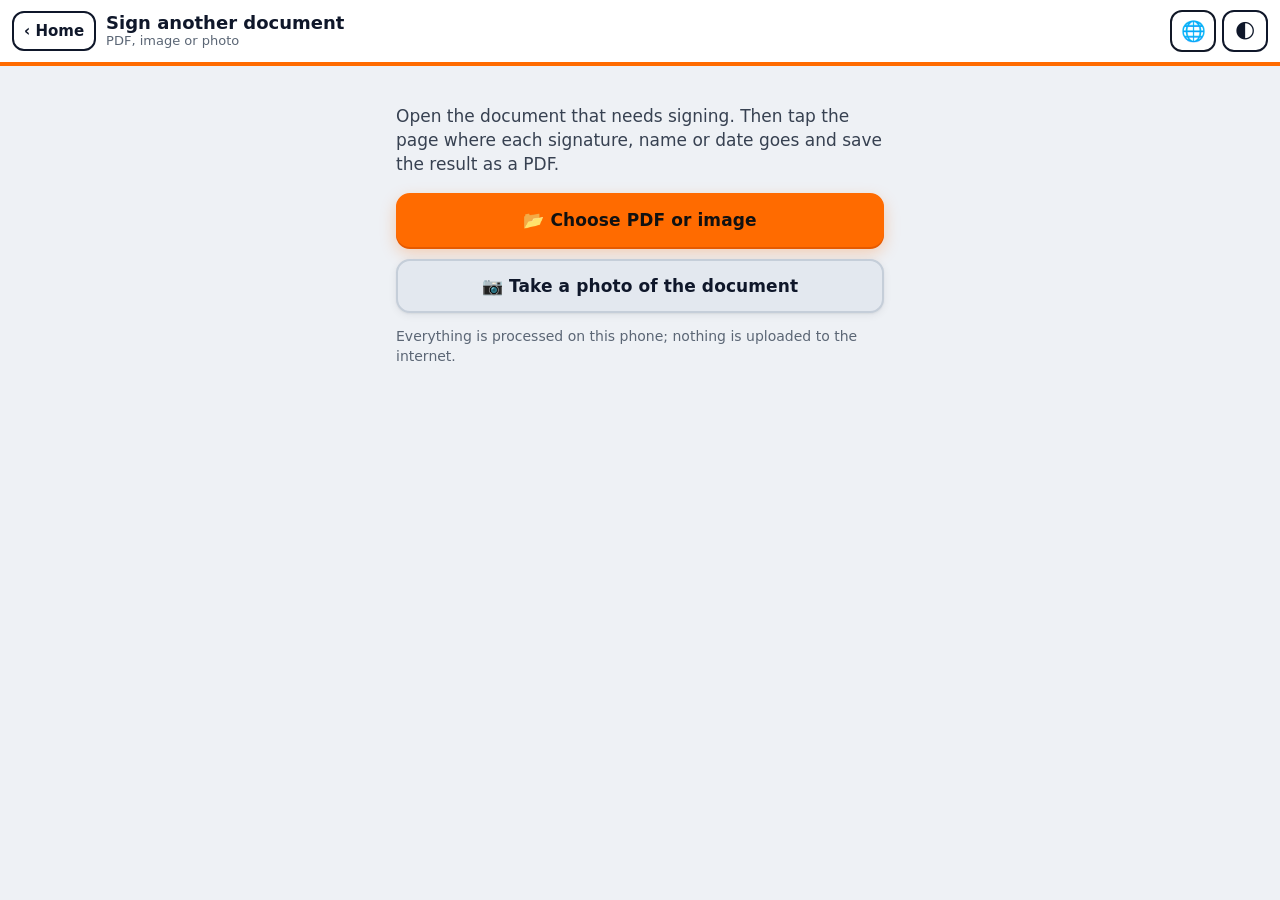
==== commit 837e208f: "Compañía en la hoja (nombre y/o logo por foto o galería, en PDF, cifrado, 7 idiomas), tema.css + tem" ====
--- a/documento.html
+++ b/documento.html
@@ -3,10 +3,12 @@
 <head>
 <meta charset="utf-8">
 <meta name="viewport" content="width=device-width, initial-scale=1, viewport-fit=cover">
-<meta name="theme-color" content="#1f2937">
+<meta name="theme-color" content="#111827" data-dark="#0b0f14">
+<meta name="color-scheme" content="light dark">
 <title>Firmax – Documento</title>
 <link rel="manifest" href="manifest.webmanifest">
 <script src="i18n.js"></script>
+<script src="cifrado.js"></script>
 <link rel="icon" type="image/png" sizes="192x192" href="icons/icon-192.png">
 <link rel="apple-touch-icon" href="icons/apple-touch-icon.png">
 <meta name="mobile-web-app-capable" content="yes">
@@ -76,6 +78,8 @@
 .toast{position:fixed;left:50%;bottom:170px;transform:translateX(-50%);background:var(--ink);color:#fff;padding:10px 16px;border-radius:10px;font-size:15px;z-index:90;opacity:0;transition:opacity .25s;pointer-events:none;max-width:90%;text-align:center}
 .toast.show{opacity:1}
 </style>
+<link rel="stylesheet" href="tema.css">
+<script src="tema.js"></script>
 </head>
 <body>
 <header>
@@ -379,8 +383,8 @@
   var wPt=Math.max(80,Math.min(p.wPt*0.38,200*(wr||1)));
   addOverlay(url,aspect,wPt,'sig');
 }
-function lsGet(k){try{return localStorage.getItem(k);}catch(e){return null;}}
-function lsSet(k,v){try{localStorage.setItem(k,v);}catch(e){}}
+function lsGet(k){try{return FXV.get(k);}catch(e){return null;}}
+function lsSet(k,v){try{FXV.set(k,v);}catch(e){}}
 
 /* ---------- text ---------- */
 function openTxt(val){
@@ -504,7 +508,9 @@
   // warm the cache for pdf.js so PDFs open offline later
   window.addEventListener('load',function(){setTimeout(function(){pdfjs().catch(function(){});},1500);});
 }
-$('langSlot').appendChild(window.I18N.button());window.I18N.apply();showStart();
+$('langSlot').style.display='flex';$('langSlot').style.gap='6px';$('langSlot').appendChild(window.I18N.button());$('langSlot').appendChild(window.Tema.button());window.I18N.onChange(window.Tema.refresh);$('langSlot').appendChild(FXV.lockButton());window.I18N.apply();showStart();
+/* cifrado: con un documento abierto, el bloqueo tapa la pantalla sin recargar (el documento no se guarda en el teléfono) */
+FXV.keepOnLock=function(){return !!doc;};
 window.I18N.onChange(function(){relabel();if(doc&&doc.pages.length)showDoc();else showStart();if($('txtModal').classList.contains('open'))$('txtTitle').textContent=pending&&pending.edit?T('d.editText'):T('d.text');});
 window.DocSign={doc:function(){return doc;},openFile:openFile,buildOut:buildOut,_place:function(pi,fx,fy,kind,v){pending={p:doc.pages[pi],fx:fx,fy:fy};if(kind==='text')placeText(v);else placeSig(v.src,v.a,v.wr);}};
 })();
--- a/tema.css
+++ b/tema.css
@@ -0,0 +1,141 @@
+/* Firmax – tema compartido: botones, tarjetas y modo oscuro (sin cambiar comportamiento).
+   Se carga después de los estilos de cada página; los estilos inyectados por JS (i18n, cifrado, compartir)
+   se refuerzan con el prefijo "html" para ganar en especificidad. */
+:root{ /* paleta común con Field to Office (mismos colores = mismo significado) */
+  --acc:#ff6b00;--acc-hi:#ff8533;--acc-lo:#e55a00;--on-acc:#111;--acc-soft:#fff1e6;--acc2:#c24400;
+  --ok:#0e8a3e;--on-ok:#fff;--warn:#f5b700;--red:#e0281c;--red-hi:#f03a2e;--blue:#0a66ff;--blue-hi:#2e7dff;
+  --hdr:#111827;--ink:#0f172a;--muted:#5b6675;--line:#d5dbe3;--bg:#eef1f5;--card:#fff;
+  --r:14px;--sh1:0 1px 2px rgba(15,23,42,.06),0 2px 8px rgba(15,23,42,.07);--sh2:0 2px 4px rgba(15,23,42,.08),0 8px 22px rgba(15,23,42,.12);
+  --btnBg:#e3e8ef;--btnHi:#d6dde7;--btnBd:#c5ced9;--btnTx:#0f172a;--ghBd:#c5ced9;--ghTx:#334155;--soft:transparent;--dangerSoft:#fdecea;--focus:rgba(10,102,255,.55);--fld:#fff;--fldBd:#94a3b8}
+html{color-scheme:light dark;-webkit-tap-highlight-color:transparent}
+::selection{background:rgba(255,107,0,.28)}
+
+/* ---------- botones ---------- */
+html .btn,html .fxB,html .shm .b,html a.big,html #cxBtn,html #installBtn,html .outBtn,html .tool,html .opt,html .subBtn,html .lbtn,html .admBtn,html .edAdd button,html .homeLink,html header a,html .i18nBtn,html .fxLockBtn,html .temaBtn,html .i18nPop button,html .tab,html .chip{
+  transition:transform .08s ease,box-shadow .15s ease,background-color .15s ease,border-color .15s ease,filter .15s ease;-webkit-user-select:none;user-select:none}
+html .btn,html .fxB,html .shm .b{border-radius:var(--r);min-height:54px;line-height:1.2;letter-spacing:.1px;box-shadow:var(--sh1);background:var(--btnBg);border-color:var(--btnBd);color:var(--btnTx);text-align:center}
+html .btn.pri,html .fxB.pri,html .shm .b.pri{background:var(--acc);border-color:var(--acc);color:var(--on-acc);box-shadow:0 2px 0 var(--acc-lo),0 6px 16px rgba(255,107,0,.28)}
+html .btn.dark,html .shm .b.dark{background:var(--blue);border-color:var(--blue);color:#fff;box-shadow:0 2px 0 #0047c2,0 6px 14px rgba(10,102,255,.25)}
+html .btn.ghost,html .fxB.gh,html .shm .b.gh{background:var(--soft);border-color:var(--ghBd);color:var(--ghTx);box-shadow:none}
+html .btn.danger,html .fxB.red{background:var(--red);border-color:var(--red);color:#fff;box-shadow:0 2px 0 #a3170e}
+html .btn.ghost.danger{background:var(--dangerSoft);border-color:var(--red);color:var(--red);box-shadow:none}
+@media (hover:hover){
+  html .btn:hover:not(:disabled),html .fxB:hover:not(:disabled),html .shm .b:hover:not(:disabled),html .outBtn:hover,html .tool:hover,html .opt:hover,html .subBtn:hover,html .lbtn:hover,html .admBtn:hover,html .homeLink:hover,html .i18nBtn:hover,html .temaBtn:hover,html .fxLockBtn:hover,html #cxBtn:hover,html #installBtn:hover{filter:brightness(.97);box-shadow:var(--sh2)}
+  html .btn.pri:hover:not(:disabled),html .fxB.pri:hover:not(:disabled),html .shm .b.pri:hover:not(:disabled){background:var(--acc-hi);filter:none}
+  html .btn.dark:hover:not(:disabled),html .shm .b.dark:hover:not(:disabled){background:var(--blue-hi);filter:none}
+  html a.big:hover{box-shadow:var(--sh2);transform:translateY(-1px)}
+}
+html .btn:active:not(:disabled),html .fxB:active:not(:disabled),html .shm .b:active:not(:disabled),html .outBtn:active,html .tool:active,html .opt:active,html .subBtn:active,html .lbtn:active,html .admBtn:active,html .edAdd button:active,html .homeLink:active,html header a:active,html .i18nBtn:active,html .temaBtn:active,html .fxLockBtn:active,html .i18nPop button:active,html .tab:active,html .chip:active,html #cxBtn:active,html #installBtn:active{transform:translateY(1px) scale(.985);filter:brightness(.94);box-shadow:none}
+html a.big:active{transform:translateY(1px) scale(.99)}
+html .btn.pri:active:not(:disabled),html .fxB.pri:active:not(:disabled),html .shm .b.pri:active:not(:disabled){background:var(--acc-lo);box-shadow:none}
+html .btn:disabled,html .fxB:disabled,html .shm .b:disabled{opacity:.5;box-shadow:none;cursor:not-allowed;filter:grayscale(.3)}
+html :is(button,a,input,textarea,select,.sig):focus-visible{outline:3px solid var(--focus);outline-offset:2px}
+html .bar .btn{min-height:52px}
+html .bar .btn.pri{min-height:58px;font-size:19px}
+html .outBtn{border-radius:12px;box-shadow:var(--sh1);border-color:var(--blue);background:#e8f1ff;color:#0047c2}
+html .lbtn,html .subBtn,html .opt,html .admBtn{border-radius:12px}
+html .tab{min-height:40px;padding:8px 14px}
+html .tab.on,html .opt.on,html .tool.on,html .i18nPop button.on{border-color:var(--acc);background:var(--acc-soft);color:var(--acc2)}
+html .tab.on{box-shadow:0 0 0 2px rgba(255,107,0,.15)}
+html .clr{border-radius:10px;min-height:40px}
+html .homeLink,html header a{border-radius:12px;min-height:40px;display:inline-flex;align-items:center}
+html .i18nBtn,html .fxLockBtn,html .temaBtn{border-radius:12px;height:42px;width:46px}
+html .edRow button{border-radius:10px;min-height:40px}
+
+/* ---------- tarjetas y campos ---------- */
+html .card{border-radius:18px;box-shadow:var(--sh1);border-color:#e2e8f0}
+html .card h2:before{content:"";display:inline-block;width:5px;height:19px;border-radius:3px;background:var(--acc);margin-right:8px;vertical-align:-3px}
+html .row{border-radius:14px;box-shadow:var(--sh1);border-color:#e2e8f0}
+html a.big{border-radius:18px;box-shadow:var(--sh1)}
+html a.big.pri{background:var(--acc);border-color:var(--acc);color:var(--on-acc);box-shadow:0 3px 0 var(--acc-lo),0 10px 22px rgba(255,107,0,.25)}
+html .sheet,html .shm .sh,html .fxM .sh{box-shadow:0 -6px 30px rgba(0,0,0,.18)}
+html input[type=text],html input[type=date],html input[type=time],html input[type=email],html input[type=password],html textarea,html .fxIn,html .shm input,html #txtIn{border-radius:12px;transition:border-color .15s,box-shadow .15s}
+html input:focus,html textarea:focus,html .fxIn:focus,html .shm input:focus{outline:none;border-color:var(--acc);box-shadow:0 0 0 4px rgba(255,107,0,.22)}
+html .toast{border-radius:999px;padding:11px 18px;box-shadow:0 8px 24px rgba(0,0,0,.25);font-weight:600}
+html .modal,html .shm,html .fxM{-webkit-backdrop-filter:blur(2px);backdrop-filter:blur(2px)}
+html header.top{padding-top:calc(12px + env(safe-area-inset-top));border-bottom:4px solid var(--acc)}
+html body>header{border-bottom:4px solid var(--acc)}
+html .row.done{border-left-color:var(--ok)}
+html .num span,html .geoSt.on,html .fxOk{color:var(--ok)}
+html .fxSw input:checked{background:var(--ok)}
+html .fxErr,html .plabel button{color:var(--red)}
+html .edRow button{background:var(--dangerSoft);color:var(--red)}
+html .fxWarn{border-color:var(--red)}
+html .warn,html .shm .warn{background:#fff7d6;border-color:var(--warn);color:#5c4300}
+html .ink.on{outline-color:var(--acc)}
+html .ov.sel{outline-color:var(--blue)}html .ov .h{background:var(--blue)}html .ov .h.del{background:var(--red)}
+html .temaBtn{border:2px solid var(--ink);background:#fff;color:var(--ink)}
+
+.hdrBtns{display:flex;gap:6px;align-items:center}
+/* ---------- compañía (hoja) ---------- */
+.vh{position:absolute!important;width:1px;height:1px;opacity:0;overflow:hidden;pointer-events:none;clip:rect(0 0 0 0)}
+.coBox{display:flex;gap:10px;align-items:stretch}
+.coBox input{flex:1;min-width:0}
+.coPrev{flex:none;width:96px;min-height:50px;border:2px dashed #cbd5e1;border-radius:12px;background:#fff;display:flex;align-items:center;justify-content:center;overflow:hidden;padding:4px;color:#64748b;font-size:12.5px;text-align:center;line-height:1.15}
+.coPrev.has{border-style:solid;border-color:#94a3b8}
+.coPrev img{max-width:100%;max-height:64px;object-fit:contain;display:block}
+.coBtns{display:grid;grid-template-columns:1fr 1fr;gap:8px;margin-top:10px}
+.coBtns .btn{font-size:15.5px;padding:10px 8px;min-height:52px}
+.coBtns #coDel{grid-column:1/-1;min-height:46px}
+.coNote{margin-bottom:4px}
+.coHdr{flex:none;display:flex;flex-direction:column;align-items:center;justify-content:center;gap:2px;max-width:112px;min-width:56px}
+.coHdr img{max-width:104px;max-height:64px;object-fit:contain;display:block;border-radius:6px}
+.coHdr span{font-family:'SheetC',system-ui,sans-serif;font-weight:700;font-size:14px;line-height:1.05;text-align:center;word-break:break-word;max-width:112px;display:-webkit-box;-webkit-line-clamp:3;-webkit-box-orient:vertical;overflow:hidden}
+
+@media (prefers-reduced-motion:reduce){html *{transition:none!important}}
+
+/* ---------- modo oscuro ---------- */
+/* ---------- modo oscuro (Tema: 🌙 Oscuro, o 🌓 Automático con el teléfono en oscuro) ---------- */
+
+  html[data-theme=dark]{--ink:#f1f5f9;--muted:#a9b4c2;--line:#2e3644;--bg:#0e1116;--card:#1a1f27;--sel:#3b8bff;
+    --acc:#ff7a1a;--acc-hi:#ff9447;--acc-lo:#e86400;--acc-soft:#3a210c;--acc2:#ffb070;--on-acc:#111;
+    --ok:#2fd06f;--on-ok:#052e14;--warn:#ffc933;--red:#ff5246;--red-hi:#ff6d63;--blue:#3b8bff;--blue-hi:#5c9fff;--hdr:#0b0f14;
+    --btnBg:#2a313d;--btnHi:#343c4a;--btnBd:#3c4656;--btnTx:#f1f5f9;--ghBd:#3c4656;--ghTx:#cbd5e1;--dangerSoft:#3d1210;--focus:rgba(92,159,255,.7);--fld:#0b0e13;--fldBd:#4b5565;
+    --sh1:0 1px 2px rgba(0,0,0,.5),0 2px 10px rgba(0,0,0,.35);--sh2:0 6px 18px rgba(0,0,0,.5)}
+  html[data-theme=dark],html[data-theme=dark] body{background:var(--bg);color:var(--ink)}
+  html[data-theme=dark] header.top,html[data-theme=dark] body>header{background:#141a22;border-bottom-color:var(--acc)}
+  html[data-theme=dark] header.top h1 small,html[data-theme=dark] .footer i,html[data-theme=dark] .pledge,html[data-theme=dark] label.f i,html[data-theme=dark] #start p,html[data-theme=dark] #hint,html[data-theme=dark] .inks{color:#cbd5e1}
+  html[data-theme=dark] .pledge b{color:#fff}
+  /* logos siempre sobre fondo claro */
+  html[data-theme=dark] header.top #logoImg,html[data-theme=dark] .coHdr img,html[data-theme=dark] .logo,html[data-theme=dark] .coPrev{background:#fff;border-radius:10px;padding:4px}
+  html[data-theme=dark] .coPrev{border-color:#475569;color:#475569}
+  html[data-theme=dark] .card,html[data-theme=dark] .row{background:var(--card);border-color:var(--line)}
+  html[data-theme=dark] .row{border-left-color:#64748b}html[data-theme=dark] .row.done{border-left-color:var(--ok)}
+  html[data-theme=dark] input[type=text],html[data-theme=dark] input[type=date],html[data-theme=dark] input[type=time],html[data-theme=dark] input[type=email],html[data-theme=dark] input[type=password],html[data-theme=dark] textarea,html[data-theme=dark] .fxIn,html[data-theme=dark] .shm input,html[data-theme=dark] #txtIn,html[data-theme=dark] .edAdd input{background:var(--fld);border-color:var(--fldBd);color:var(--ink)}
+  html[data-theme=dark] input::placeholder,html[data-theme=dark] textarea::placeholder{color:#64748b}
+  html[data-theme=dark] input[type=date]::-webkit-calendar-picker-indicator,html[data-theme=dark] input[type=time]::-webkit-calendar-picker-indicator{filter:invert(1)}
+  html[data-theme=dark] .outBtn{background:#10233a;border-color:var(--blue);color:#b3d4ff}
+  html[data-theme=dark] .clr{color:#94a3b8}
+  html[data-theme=dark] .bar{background:rgba(17,24,33,.96);border-top-color:var(--line);box-shadow:0 -6px 18px rgba(0,0,0,.5)}
+  html[data-theme=dark] .sheet,html[data-theme=dark] .shm .sh,html[data-theme=dark] .fxM .sh,html[data-theme=dark] .fxGate .in,html[data-theme=dark] .i18nPop .in{background:#151c26;color:var(--ink)}
+  html[data-theme=dark] .fxGate{background:#0b1017;color:var(--ink)}
+  html[data-theme=dark] .fxGate p,html[data-theme=dark] .fxSt,html[data-theme=dark] .shm .st{color:#cbd5e1}
+  html[data-theme=dark] .fxNote,html[data-theme=dark] .shm .note,html[data-theme=dark] .i18nPop h4{color:#94a3b8}
+  html[data-theme=dark] .fxSw{border-color:var(--line)}html[data-theme=dark] .fxSw input{background:#475569}html[data-theme=dark] .fxSw input:checked{background:var(--ok)}
+  html[data-theme=dark] .fxWarn{background:#3d1210;border-color:var(--red);color:#ffc2bc}
+  html[data-theme=dark] .fxErr{color:var(--red)}html[data-theme=dark] .fxOk{color:var(--ok)}
+  html[data-theme=dark] .fxM,html[data-theme=dark] .shm{color:var(--ink)}
+  html[data-theme=dark] .mhead{border-bottom-color:var(--line)}html[data-theme=dark] .mfoot,html[data-theme=dark] .pfoot,html[data-theme=dark] .pkFoot{border-top-color:var(--line)}
+  html[data-theme=dark] .i18nBtn,html[data-theme=dark] .fxLockBtn,html[data-theme=dark] .temaBtn,html[data-theme=dark] .homeLink,html[data-theme=dark] body>header a{background:#1e2733;border-color:#475569;color:#f1f5f9}
+  html[data-theme=dark] .i18nPop button{background:#1e2733;border-color:#334155;color:#f1f5f9}
+  html[data-theme=dark] .i18nPop button.on,html[data-theme=dark] .opt.on,html[data-theme=dark] .tab.on,html[data-theme=dark] .tool.on{background:var(--acc-soft);border-color:var(--acc);color:var(--acc2)}
+  html[data-theme=dark] .tab,html[data-theme=dark] .opt,html[data-theme=dark] .subBtn,html[data-theme=dark] .lbtn,html[data-theme=dark] .admBtn,html[data-theme=dark] .tool,html[data-theme=dark] .chip,html[data-theme=dark] .edAdd button{background:#1e2733;border-color:#475569;color:#e5e7eb}
+  html[data-theme=dark] .subBtn.empty{color:#94a3b8}
+  html[data-theme=dark] .edRow{border-bottom-color:var(--line)}html[data-theme=dark] .edRow button{background:var(--dangerSoft);color:var(--red)}
+  html[data-theme=dark] .geo{background:#111821;border-color:#475569}
+  html[data-theme=dark] .geoSt.on{color:var(--ok)}html[data-theme=dark] .geoSt.off{color:#94a3b8}
+  html[data-theme=dark] .warn,html[data-theme=dark] .shm .warn{background:#2b2210;border-color:#a16207;color:#fde68a}
+  html[data-theme=dark] .busy{background:rgba(11,16,23,.8);color:#f1f5f9}
+  html[data-theme=dark] .toast{background:#f1f5f9;color:#0b1017}
+  html[data-theme=dark] a.big:not(.pri){background:#151c26;border-color:#475569;color:var(--ink)}
+  html[data-theme=dark] #cxBtn,html[data-theme=dark] #installBtn{background:#1e2733;border-color:#475569;color:#e5e7eb}
+  html[data-theme=dark] #tools{background:#111821;border-bottom-color:var(--line)}
+  html[data-theme=dark] #prevBody{background:#0f141b}
+  html[data-theme=dark] .thumbs img{border-color:#64748b}
+  /* zonas de firma y páginas: siempre blancas (la tinta es oscura) */
+  html[data-theme=dark] .sig{background:#f8fafc;color:#475569;border-color:#64748b}
+  html[data-theme=dark] .sig.has{background:#fff}
+  html[data-theme=dark] .padwrap,html[data-theme=dark] #padBox,html[data-theme=dark] .page{background:#fff}
+  html[data-theme=dark] #padBox{border-color:#64748b}
+  html[data-theme=dark] .sheet .chk{color:var(--ink)}
+
